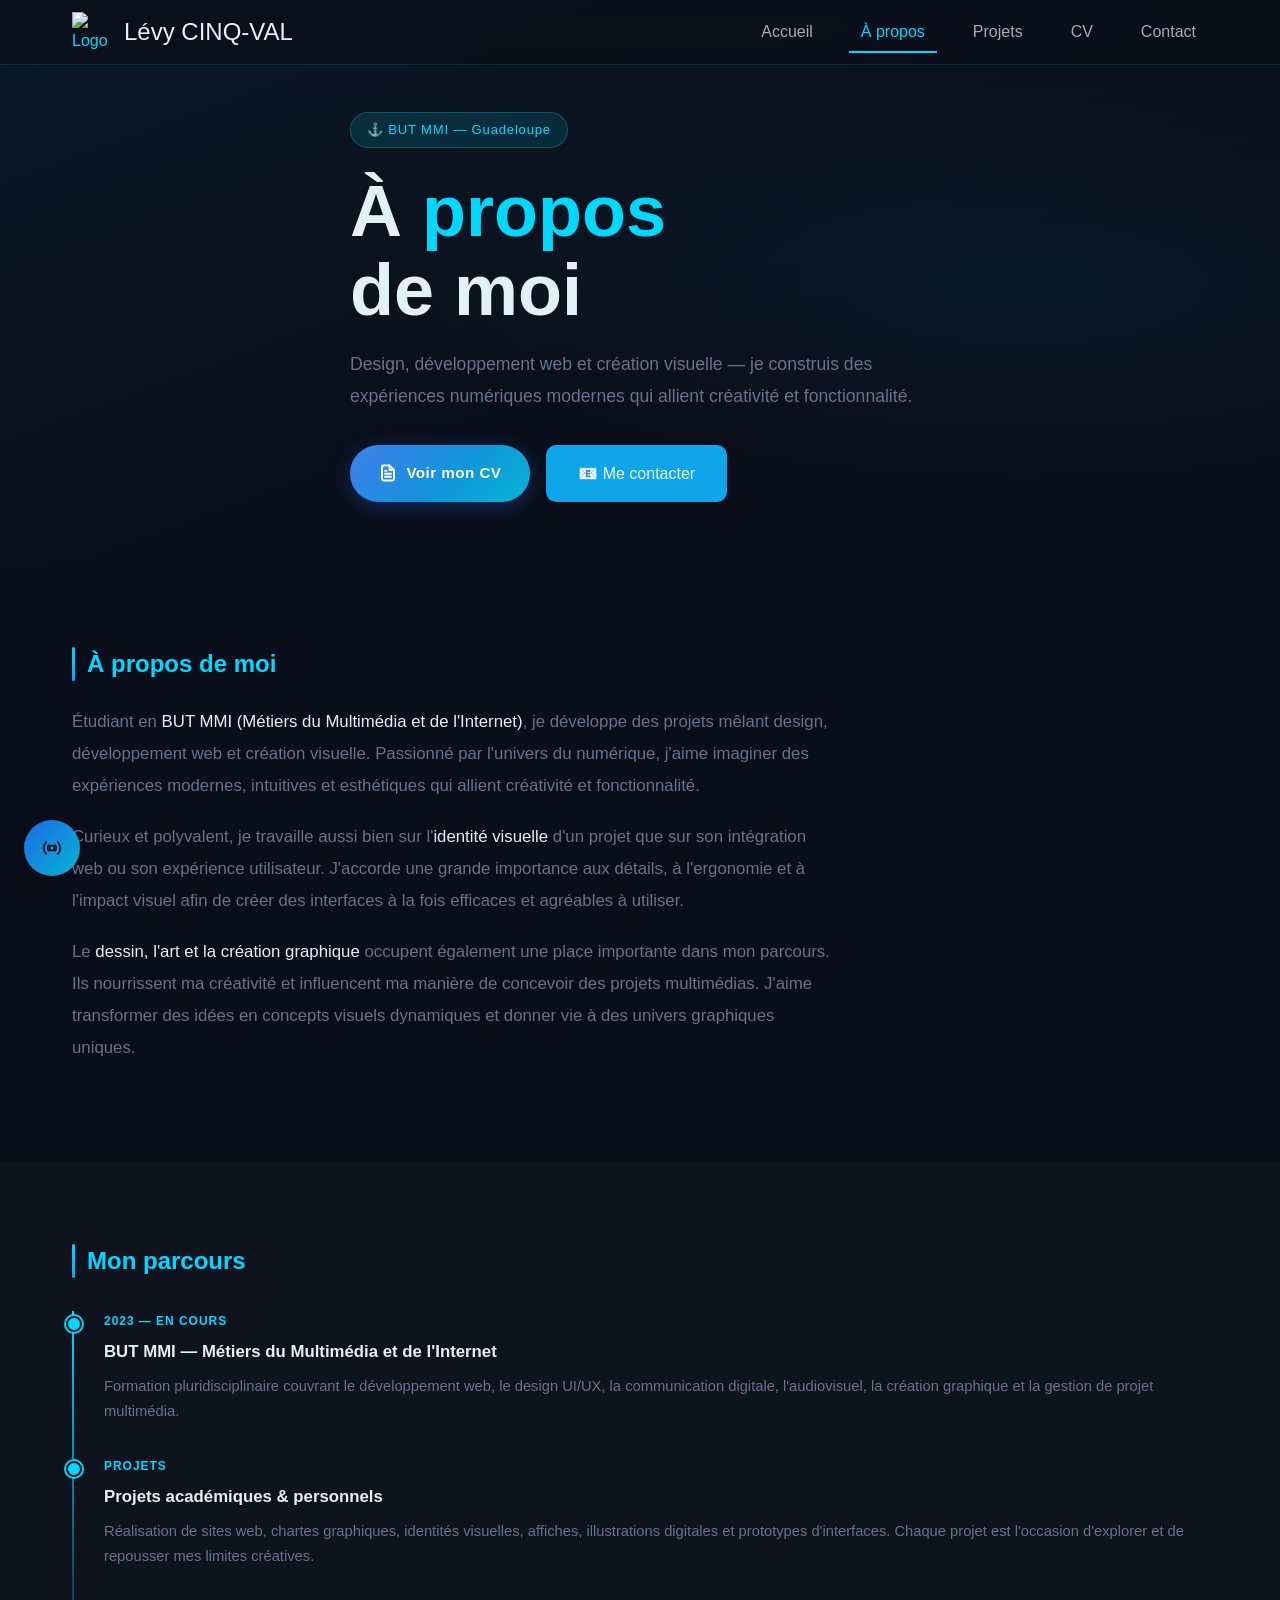
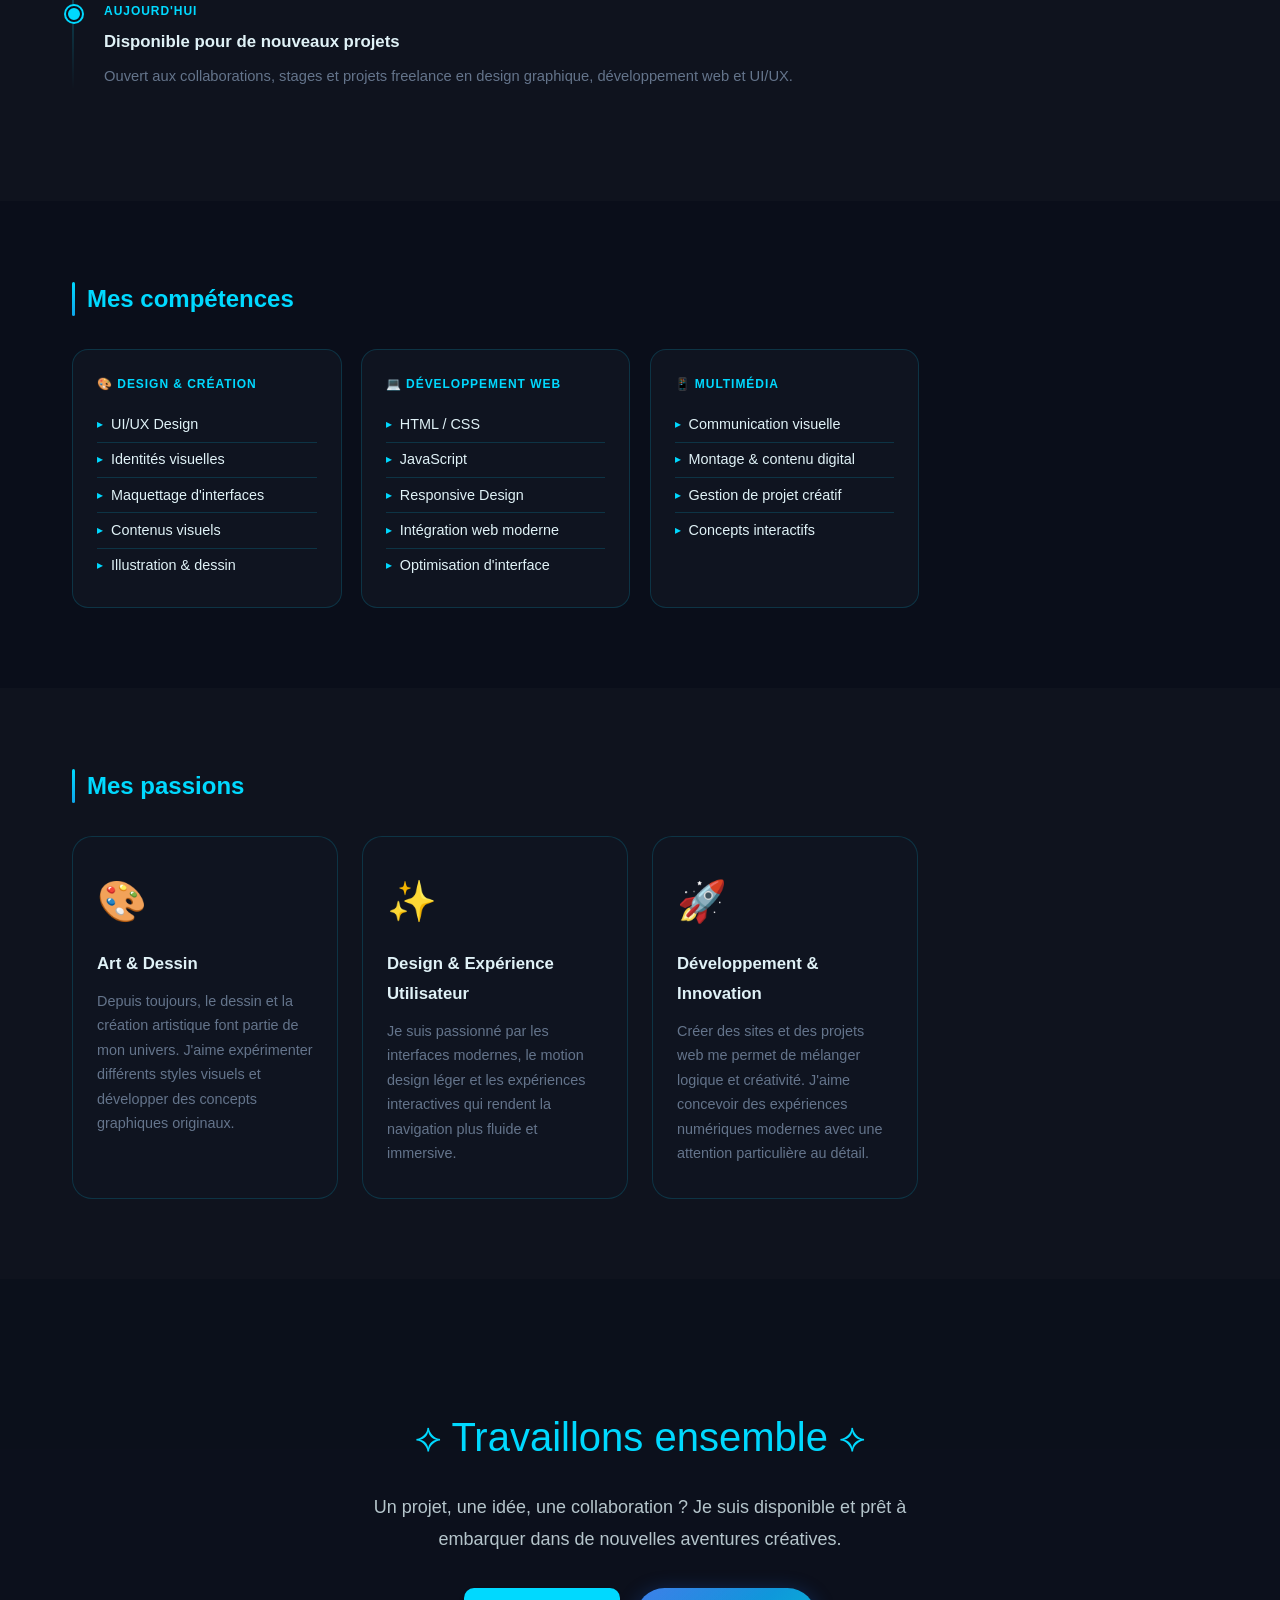
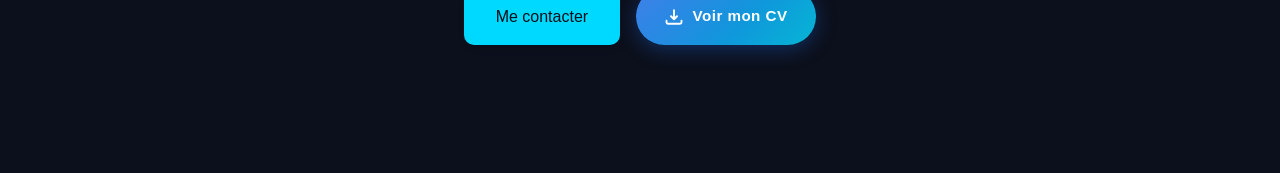
==== about.html @ b0cffb7e "Add files via upload" ====
<!DOCTYPE html>
<html lang="fr">
<head>
  <meta charset="UTF-8">
  <meta name="viewport" content="width=device-width, initial-scale=1.0">
  <title>À propos — LEVY CINQ-VAL</title>
  <meta name="description" content="À propos de Lévy CINQ-VAL — Étudiant BUT MMI, design graphique, développement web, UI/UX.">
  <link rel="stylesheet" href="style.css">
</head>
<body>

  <!-- Header -->
  <header id="header" class="header slide-down">
    <div class="container">
      <div class="header-content">
        <a href="index.html" class="logo-link">
          <img src="images/Logo.png" alt="Logo" class="logo">
          <span class="logo-text">Lévy CINQ-VAL</span>
        </a>
        <button class="nav-toggle" aria-label="Menu" aria-expanded="false">
          <span></span><span></span><span></span>
        </button>
        <nav class="nav">
          <a href="index.html"   class="nav-link">Accueil</a>
          <a href="about.html"   class="nav-link active">À propos</a>
          <a href="project.html" class="nav-link">Projets</a>
          <a href="resume.html"  class="nav-link">CV</a>
          <a href="contact.html" class="nav-link">Contact</a>
        </nav>
      </div>
    </div>
  </header>

  <!-- Hero -->
  <section class="about-hero">
    <div class="container">
      <div class="about-hero-content">
        <div class="about-hero-label fade-in">⚓ BUT MMI — Guadeloupe</div>
        <h1 class="fade-in-delay-1">À <span>propos</span><br>de moi</h1>
        <p class="fade-in-delay-2">
          Design, développement web et création visuelle — je construis des expériences numériques
          modernes qui allient créativité et fonctionnalité.
        </p>
        <!-- CTA CV -->
        <div class="fade-in-delay-3" style="margin-top:2rem; display:flex; gap:1rem; flex-wrap:wrap;">
          <a href="resume.html" class="btn-cv-cta">
            <svg viewBox="0 0 24 24" fill="none" stroke="currentColor" stroke-width="2.5" stroke-linecap="round" stroke-linejoin="round">
              <path d="M14 2H6a2 2 0 00-2 2v16a2 2 0 002 2h12a2 2 0 002-2V8z"/>
              <polyline points="14 2 14 8 20 8"/>
              <line x1="16" y1="13" x2="8" y2="13"/>
              <line x1="16" y1="17" x2="8" y2="17"/>
              <polyline points="10 9 9 9 8 9"/>
            </svg>
            Voir mon CV
          </a>
          <a href="contact.html" class="btn btn-secondary" style="display:inline-flex;align-items:center;gap:0.5rem;">
            📧 Me contacter
          </a>
        </div>
      </div>
    </div>
  </section>

  <!-- À propos de moi -->
  <section class="about-section">
    <div class="container">
      <h2 class="about-section-title reveal">À propos de moi</h2>
      <div class="about-text-block reveal" style="margin-top:1.5rem;">
        <p>
          Étudiant en <span class="hl">BUT MMI (Métiers du Multimédia et de l'Internet)</span>, je développe
          des projets mêlant design, développement web et création visuelle. Passionné par l'univers du numérique,
          j'aime imaginer des expériences modernes, intuitives et esthétiques qui allient créativité et fonctionnalité.
        </p>
        <p>
          Curieux et polyvalent, je travaille aussi bien sur l'<span class="hl">identité visuelle</span> d'un projet
          que sur son intégration web ou son expérience utilisateur. J'accorde une grande importance aux détails,
          à l'ergonomie et à l'impact visuel afin de créer des interfaces à la fois efficaces et agréables à utiliser.
        </p>
        <p>
          Le <span class="hl">dessin, l'art et la création graphique</span> occupent également une place importante
          dans mon parcours. Ils nourrissent ma créativité et influencent ma manière de concevoir des projets multimédias.
          J'aime transformer des idées en concepts visuels dynamiques et donner vie à des univers graphiques uniques.
        </p>
      </div>
    </div>
  </section>

  <!-- Mon parcours -->
  <section class="about-section-alt">
    <div class="container">
      <h2 class="about-section-title reveal">Mon parcours</h2>
      <div class="timeline reveal">
        <div class="timeline-item">
          <p class="timeline-year">2023 — En cours</p>
          <p class="timeline-title">BUT MMI — Métiers du Multimédia et de l'Internet</p>
          <p class="timeline-desc">
            Formation pluridisciplinaire couvrant le développement web, le design UI/UX, la communication digitale,
            l'audiovisuel, la création graphique et la gestion de projet multimédia.
          </p>
        </div>
        <div class="timeline-item">
          <p class="timeline-year">Projets</p>
          <p class="timeline-title">Projets académiques & personnels</p>
          <p class="timeline-desc">
            Réalisation de sites web, chartes graphiques, identités visuelles, affiches, illustrations digitales
            et prototypes d'interfaces. Chaque projet est l'occasion d'explorer et de repousser mes limites créatives.
          </p>
        </div>
        <div class="timeline-item">
          <p class="timeline-year">Aujourd'hui</p>
          <p class="timeline-title">Disponible pour de nouveaux projets</p>
          <p class="timeline-desc">
            Ouvert aux collaborations, stages et projets freelance en design graphique, développement web et UI/UX.
          </p>
        </div>
      </div>
    </div>
  </section>

  <!-- Mes compétences -->
  <section class="about-section">
    <div class="container">
      <h2 class="about-section-title reveal">Mes compétences</h2>
      <div class="skills-about-grid">

        <div class="skill-about-card reveal">
          <p class="skill-about-cat">🎨 Design & Création</p>
          <ul class="skill-about-list">
            <li>UI/UX Design</li>
            <li>Identités visuelles</li>
            <li>Maquettage d'interfaces</li>
            <li>Contenus visuels</li>
            <li>Illustration & dessin</li>
          </ul>
        </div>

        <div class="skill-about-card reveal">
          <p class="skill-about-cat">💻 Développement Web</p>
          <ul class="skill-about-list">
            <li>HTML / CSS</li>
            <li>JavaScript</li>
            <li>Responsive Design</li>
            <li>Intégration web moderne</li>
            <li>Optimisation d'interface</li>
          </ul>
        </div>

        <div class="skill-about-card reveal">
          <p class="skill-about-cat">📱 Multimédia</p>
          <ul class="skill-about-list">
            <li>Communication visuelle</li>
            <li>Montage & contenu digital</li>
            <li>Gestion de projet créatif</li>
            <li>Concepts interactifs</li>
          </ul>
        </div>

      </div>
    </div>
  </section>

  <!-- Mes passions -->
  <section class="about-section-alt">
    <div class="container">
      <h2 class="about-section-title reveal">Mes passions</h2>
      <div class="passions-grid">

        <div class="passion-card reveal">
          <div class="passion-icon">🎨</div>
          <p class="passion-title">Art & Dessin</p>
          <p class="passion-text">
            Depuis toujours, le dessin et la création artistique font partie de mon univers.
            J'aime expérimenter différents styles visuels et développer des concepts graphiques originaux.
          </p>
        </div>

        <div class="passion-card reveal">
          <div class="passion-icon">✨</div>
          <p class="passion-title">Design & Expérience Utilisateur</p>
          <p class="passion-text">
            Je suis passionné par les interfaces modernes, le motion design léger et les expériences
            interactives qui rendent la navigation plus fluide et immersive.
          </p>
        </div>

        <div class="passion-card reveal">
          <div class="passion-icon">🚀</div>
          <p class="passion-title">Développement & Innovation</p>
          <p class="passion-text">
            Créer des sites et des projets web me permet de mélanger logique et créativité.
            J'aime concevoir des expériences numériques modernes avec une attention particulière au détail.
          </p>
        </div>

      </div>
    </div>
  </section>

  <!-- CTA final -->
  <section class="section section-alt">
    <div class="container">
      <div class="cta-content scale-in" style="text-align:center;max-width:600px;margin:0 auto;padding:3rem 1rem;">
        <h2 class="cta-title">⟡ Travaillons ensemble ⟡</h2>
        <p class="cta-text" style="margin-bottom:2rem;">
          Un projet, une idée, une collaboration ? Je suis disponible et prêt à embarquer dans de nouvelles aventures créatives.
        </p>
        <div style="display:flex;gap:1rem;justify-content:center;flex-wrap:wrap;">
          <a href="contact.html" class="btn btn-primary">Me contacter</a>
          <a href="resume.html"  class="btn-cv-cta">
            <svg viewBox="0 0 24 24" fill="none" stroke="currentColor" stroke-width="2.5" stroke-linecap="round" stroke-linejoin="round">
              <path d="M12 15V3M12 15l-4-4M12 15l4-4"/><path d="M2 17v2a2 2 0 002 2h16a2 2 0 002-2v-2"/>
            </svg>
            Voir mon CV
          </a>
        </div>
      </div>
    </div>
  </section>

  <!-- Widget Accessibilité -->
  <div id="accessibility-widget" class="accessibility-widget">
    <button id="accessibility-toggle" class="accessibility-toggle" aria-label="Accessibilité" title="Options d'accessibilité">
      <svg viewBox="0 0 24 24" fill="none" stroke="currentColor" stroke-width="2" stroke-linecap="round" stroke-linejoin="round">
        <circle cx="12" cy="12" r="3"/><path d="M19.07 4.93a10 10 0 010 14.14M4.93 4.93a10 10 0 000 14.14"/>
        <path d="M15.54 8.46a5 5 0 010 7.07M8.46 8.46a5 5 0 000 7.07"/>
      </svg>
    </button>
    <div id="accessibility-panel" class="accessibility-panel hidden">
      <h3 class="panel-title">Accessibilité</h3>
      <button class="accessibility-option" onclick="toggleTheme()">
        <span>🌓 Thème</span><span id="theme-label">Sombre</span>
      </button>
      <button class="accessibility-option" onclick="cycleFontSize()">
        <span>🔤 Taille du texte</span><span id="font-size-label">Normal</span>
      </button>
      <button class="accessibility-option" onclick="toggleContrast()">
        <span>⚡ Contraste élevé</span><span id="contrast-label">Désactivé</span>
      </button>
      <button class="accessibility-option" onclick="toggleLanguage()">
        <span>🌍 Langue</span><span id="language-label">Français</span>
      </button>
    </div>
  </div>

  <!-- Bouton scroll to top -->
  <button id="scroll-top-btn" aria-label="Retour en haut">↑</button>

  <script src="script.js"></script>
</body>
</html>
---- style.css ----
/* Variables CSS - Thème "Mer énervée" */
:root {
    /* Couleurs Sombres (par défaut) */
    --background: #0a0e1a;
    --foreground: #e0f2f7;
    --card: #0f1420;
    --card-foreground: #e0f2f7;
    --primary: #00d9ff;
    --primary-foreground: #0a0e1a;
    --secondary: #1a2332;
    --secondary-foreground: #7dd3fc;
    --muted: #1e2940;
    --muted-foreground: #64748b;
    --accent: #0ea5e9;
    --accent-foreground: #f0f9ff;
    --border: rgba(6, 182, 212, 0.2);
    --input-background: #1a2332;

    /* Header */
    .header {
        position: fixed;
        top: 0;
        left: 0;
        right: 0;
        z-index: 1000;
        background-color: rgba(10, 14, 26, 0.8);
        backdrop-filter: blur(10px);
        border-bottom: 1px solid var(--border);
    }

    .header-content {
        display: flex;
        align-items: center;
        justify-content: space-between;
        height: 4rem;
    }

    .logo-link {
        display: flex;
        align-items: center;
        gap: 0.75rem;
        text-decoration: none;
    }

    .logo {
        height: 2.5rem;
        width: 2.5rem;
        object-fit: contain;
        transition: transform 0.6s ease;
    }

    .logo:hover {
        transform: rotate(360deg);
    }

    .logo-text {
        font-size: 1.5rem;
        color: var(--foreground);
        font-weight: 500;
    }

    .nav {
        display: flex;
        gap: 1.5rem;
    }

    .nav-link {
        position: relative;
        padding: 0.5rem 0.75rem;
        color: rgba(224, 242, 247, 0.7);
        font-size: 1rem;
        transition: color var(--transition-fast);
    }

    .nav-link:hover,
    .nav-link.active {
        color: var(--primary);
    }

    .nav-link.active::after {
        content: "";
        position: absolute;
        bottom: 0;
        left: 0;
        right: 0;
        height: 2px;
        background-color: var(--primary);
    }

    /* Hero */
    .hero {
        position: relative;
        min-height: 100vh;
        display: flex;
        align-items: center;
        justify-content: center;
        overflow: hidden;
    }

    .hero-background {
        position: absolute;
        inset: 0;
        background-image: url("images/mer_dechainee.jpg");
        background-size: cover;
        background-position: center 40%;
        background-repeat: no-repeat;
        background-attachment: local;
        opacity: 0;
        transform: scale(1.05);
        will-change: transform, opacity;
        transition: opacity 1.4s cubic-bezier(0.22, 1, 0.36, 1), transform 1.4s cubic-bezier(0.22, 1, 0.36, 1);
        filter: saturate(1.1) brightness(0.75);
    }

    .hero-background.loaded {
        opacity: 0.55;
        transform: scale(1);
    }

    /* Thème clair : image plus lumineuse */
    body.light-theme .hero-background {
        filter: saturate(0.9) brightness(0.85);
        opacity: 0.4;
    }

    body.light-theme .hero-background.loaded {
        opacity: 0.5;
    }

    .hero-overlay {
        position: absolute;
        inset: 0;
        background: linear-gradient(
            to bottom,
            rgba(10, 14, 26, 0.45) 0%,
            rgba(10, 14, 26, 0.35) 40%,
            rgba(10, 14, 26, 0.75) 80%,
            rgba(10, 14, 26, 1) 100%
        );
        pointer-events: none;
    }

    /* Overlay thème clair */
    body.light-theme .hero-overlay {
        background: linear-gradient(
            to bottom,
            rgba(245, 247, 250, 0.25) 0%,
            rgba(245, 247, 250, 0.15) 40%,
            rgba(245, 247, 250, 0.6) 80%,
            rgba(245, 247, 250, 1) 100%
        );
    }

    /* Grain subtil sur le hero pour le rendu filmique */
    .hero::after {
        content: '';
        position: absolute;
        inset: 0;
        background-image: url("data:image/svg+xml,%3Csvg viewBox='0 0 256 256' xmlns='http://www.w3.org/2000/svg'%3E%3Cfilter id='noise'%3E%3CfeTurbulence type='fractalNoise' baseFrequency='0.9' numOctaves='4' stitchTiles='stitch'/%3E%3C/filter%3E%3Crect width='100%25' height='100%25' filter='url(%23noise)' opacity='0.04'/%3E%3C/svg%3E");
        opacity: 0.06;
        pointer-events: none;
        z-index: 2;
    }

    .hero-content {
        position: relative;
        z-index: 10;
        text-align: center;
        padding: 2rem 1rem;
    }

    .badge {
        display: inline-block;
        padding: 0.5rem 1.5rem;
        background-color: rgba(0, 217, 255, 0.2);
        border: 1px solid rgba(0, 217, 255, 0.4);
        border-radius: 2rem;
        margin-bottom: 2rem;
    }

    .badge-text {
        color: var(--primary);
        font-size: 0.875rem;
    }

    .hero-title {
        font-size: 2.5rem;
        margin-bottom: 1.5rem;
        color: var(--foreground);
    }

    .hero-name {
        font-size: 3.5rem;
        margin-bottom: 2rem;
        color: var(--primary);
    }

    .hero-subtitle {
        font-size: 1.25rem;
        color: rgba(224, 242, 247, 0.8);
        margin-bottom: 3rem;
    }

    .hero-buttons {
        display: flex;
        gap: 1rem;
        justify-content: center;
        flex-wrap: wrap;
    }

    /* Responsive Hero */
    @media (min-width: 640px) {
        .hero-title {
            font-size: 3rem;
        }
        .hero-name {
            font-size: 4rem;
        }
    }

    @media (min-width: 1024px) {
        .hero-title {
            font-size: 4.5rem;
        }
        .hero-name {
            font-size: 5rem;
        }
        .hero-subtitle {
            font-size: 1.5rem;
        }
    }

    /* Sections */
    .section {
        padding: 5rem 1rem;
    }

    .section-alt {
        background-color: rgba(15, 20, 32, 0.3);
    }

    .section-header {
        text-align: center;
        margin-bottom: 3rem;
    }

    .section-title {
        font-size: 2.5rem;
        margin-bottom: 1rem;
        color: var(--primary);
    }

    .section-subtitle {
        font-size: 1.125rem;
        color: var(--muted-foreground);
    }

    /* About Grid */
    .about-grid {
        display: grid;
        grid-template-columns: 1fr;
        gap: 3rem;
        align-items: center;
    }

    @media (min-width: 1024px) {
        .about-grid {
            grid-template-columns: 1fr 1fr;
        }
    }

    .about-image-wrapper {
        display: flex;
        justify-content: center;
        position: relative;
    }

    .about-image-glow {
        position: absolute;
        inset: 0;
        background-color: rgba(0, 217, 255, 0.2);
        border-radius: 50%;
        filter: blur(4rem);
    }

    .about-image {
        position: relative;
        width: 16rem;
        height: 16rem;
        border-radius: 50%;
        object-fit: cover;
        border: 4px solid rgba(0, 217, 255, 0.3);
        box-shadow: 0 25px 50px rgba(0, 0, 0, 0.5);
    }

    @media (min-width: 640px) {
        .about-image {
            width: 20rem;
            height: 20rem;
        }
    }

    .about-content {
        display: flex;
        flex-direction: column;
        gap: 1.5rem;
    }

    .about-text {
        font-size: 1.125rem;
        color: rgba(224, 242, 247, 0.8);
        line-height: 1.8;
    }

    .highlight {
        color: var(--primary);
        font-weight: 500;
    }

    .badges {
        display: flex;
        gap: 1rem;
        flex-wrap: wrap;
    }

    .badge-item {
        padding: 0.5rem 1rem;
        background-color: rgba(0, 217, 255, 0.1);
        border: 1px solid rgba(0, 217, 255, 0.3);
        border-radius: var(--radius);
        color: var(--primary);
    }

    /* Skills Grid */
    .skills-grid {
        display: grid;
        grid-template-columns: 1fr;
        gap: 2rem;
    }

    @media (min-width: 768px) {
        .skills-grid {
            grid-template-columns: repeat(3, 1fr);
        }
    }

    .skill-card {
        background-color: var(--card);
        border: 1px solid var(--border);
        border-radius: var(--radius);
        padding: 2rem;
        box-shadow: 0 4px 6px rgba(0, 0, 0, 0.1);
    }

    .skill-icon {
        font-size: 2rem;
        margin-bottom: 1rem;
        display: inline-block;
        padding: 0.75rem;
        background-color: rgba(0, 217, 255, 0.1);
        border-radius: var(--radius);
    }

    .skill-title {
        font-size: 1.25rem;
        margin-bottom: 0.75rem;
        color: var(--foreground);
    }

    .skill-description {
        color: var(--muted-foreground);
    }

    /* CTA Section */
    .cta-content {
        text-align: center;
        max-width: 48rem;
        margin: 0 auto;
    }

    .cta-title {
        font-size: 2.5rem;
        margin-bottom: 1.5rem;
        color: var(--primary);
    }

    .cta-text {
        font-size: 1.125rem;
        color: rgba(224, 242, 247, 0.8);
        margin-bottom: 3rem;
        line-height: 1.8;
    }

    .btn-large {
        font-size: 1.125rem;
        padding: 1rem 2rem;
        margin-bottom: 3rem;
    }

    .social-links {
        margin-top: 3rem;
    }

    .social-title {
        color: rgba(224, 242, 247, 0.7);
        margin-bottom: 1.5rem;
        font-size: 1.125rem;
    }

    .social-buttons {
        display: flex;
        gap: 1rem;
        justify-content: center;
        flex-wrap: wrap;
    }

    .social-btn {
        display: flex;
        align-items: center;
        gap: 0.5rem;
        padding: 0.75rem 1.5rem;
        background-color: var(--card);
        border: 2px solid var(--primary);
        color: var(--primary);
        border-radius: var(--radius);
        box-shadow: 0 4px 6px rgba(0, 0, 0, 0.1);
        transition: all var(--transition-normal);
    }

    .social-btn:hover {
        transform: translateY(-5px) scale(1.1);
        box-shadow: 0 10px 20px rgba(0, 217, 255, 0.3);
    }

    /* Boutons Variantes */
    .btn-primary {
        background-color: var(--primary);
        color: var(--primary-foreground);
    }

    .btn-secondary {
        background-color: var(--accent);
        color: var(--accent-foreground);
    }

    /* Widget d'Accessibilité */
    .accessibility-widget {
        position: fixed;
        bottom: 1.5rem;
        right: 1.5rem;
        z-index: 1000;
    }

    .accessibility-toggle {
        width: 3.5rem;
        height: 3.5rem;
        border-radius: 50%;
        background-color: var(--primary);
        color: var(--primary-foreground);
        border: none;
        font-size: 1.5rem;
        cursor: pointer;
        box-shadow: 0 4px 6px rgba(0, 0, 0, 0.1);
        transition: all var(--transition-normal);
    }

    .accessibility-toggle:hover {
        transform: scale(1.1);
        box-shadow: 0 6px 12px rgba(0, 217, 255, 0.5);
    }

    .accessibility-panel {
        position: absolute;
        bottom: 4rem;
        right: 0;
        min-width: 280px;
        background-color: var(--card);
        border: 1px solid var(--border);
        border-radius: var(--radius);
        box-shadow: 0 10px 30px rgba(0, 0, 0, 0.3);
        padding: 1rem;
        opacity: 1;
        transform: scale(1);
        transition: all var(--transition-normal);
    }

    .accessibility-panel.hidden {
        opacity: 0;
        transform: scale(0.8) translateY(20px);
        pointer-events: none;
    }

    .panel-title {
        font-size: 1.125rem;
        margin-bottom: 1rem;
        color: var(--foreground);
    }

    .accessibility-option {
        width: 100%;
        display: flex;
        align-items: center;
        justify-content: space-between;
        padding: 0.75rem 1rem;
        background-color: rgba(15, 20, 32, 0.5);
        color: var(--foreground);
        border: none;
        border-radius: var(--radius);
        margin-bottom: 0.75rem;
        cursor: pointer;
        transition: background-color var(--transition-fast);
    }

    .accessibility-option:hover {
        background-color: rgba(0, 217, 255, 0.1);
    }

    .accessibility-option span:last-child {
        font-size: 0.875rem;
        color: var(--muted-foreground);
    }

    /* Utilitaires */
    .hidden {
        display: none;
    }
   /* ── Page Contact ── */

    .contact-hero {
      padding: 10rem 1rem 5rem;
      text-align: center;
      position: relative;
      overflow: hidden;
    }

    .contact-hero::before {
      content: '';
      position: absolute;
      inset: 0;
      background: radial-gradient(ellipse at 50% 0%, rgba(0,217,255,.15) 0%, transparent 65%);
      pointer-events: none;
    }

    .contact-hero-label {
      display: inline-block;
      padding: 0.4rem 1.25rem;
      background-color: rgba(0,217,255,.15);
      border: 1px solid rgba(0,217,255,.35);
      border-radius: 2rem;
      color: var(--primary);
      font-size: .8rem;
      letter-spacing: .12em;
      text-transform: uppercase;
      margin-bottom: 2rem;
    }

    .contact-hero h1 {
      font-size: clamp(2.5rem, 7vw, 5rem);
      font-weight: 600;
      color: var(--foreground);
      margin-bottom: 1rem;
      line-height: 1.15;
    }

    .contact-hero h1 span {
      color: var(--primary);
    }

    .contact-hero p {
      font-size: 1.125rem;
      color: var(--muted-foreground);
      max-width: 36rem;
      margin: 0 auto;
      line-height: 1.8;
    }

    /* ── Grid layout ── */
    .contact-section {
      padding: 5rem 1rem 7rem;
    }

    .contact-grid {
      display: grid;
      grid-template-columns: 1fr;
      gap: 3rem;
      max-width: 1100px;
      margin: 0 auto;
    }

    @media (min-width: 1024px) {
      .contact-grid {
        grid-template-columns: 1fr 1.5fr;
      }
    }

    /* ── Info column ── */
    .contact-info {
      display: flex;
      flex-direction: column;
      gap: 2rem;
    }

    .info-card {
      background-color: var(--card);
      border: 1px solid var(--border);
      border-radius: var(--radius);
      padding: 1.75rem;
      transition: all var(--transition-normal);
      display: flex;
      align-items: flex-start;
      gap: 1.25rem;
    }

    .info-card:hover {
      border-color: rgba(0,217,255,.45);
      box-shadow: 0 8px 30px rgba(0,217,255,.12);
      transform: translateY(-3px);
    }

    .info-icon {
      font-size: 1.5rem;
      padding: 0.7rem;
      background-color: rgba(0,217,255,.1);
      border-radius: var(--radius);
      flex-shrink: 0;
      line-height: 1;
    }

    .info-content h3 {
      font-size: 1rem;
      font-weight: 600;
      color: var(--foreground);
      margin-bottom: 0.35rem;
    }

    .info-content p,
    .info-content a {
      font-size: .95rem;
      color: var(--muted-foreground);
      text-decoration: none;
      transition: color var(--transition-fast);
    }

    .info-content a:hover {
      color: var(--primary);
    }

    .social-row {
      display: flex;
      gap: 1rem;
      margin-top: 0.5rem;
    }

    .social-chip {
      display: flex;
      align-items: center;
      gap: .5rem;
      padding: .55rem 1.1rem;
      background-color: var(--card);
      border: 1px solid var(--border);
      border-radius: 2rem;
      color: var(--foreground);
      font-size: .875rem;
      text-decoration: none;
      transition: all var(--transition-normal);
    }

    .social-chip:hover {
      border-color: var(--primary);
      color: var(--primary);
      box-shadow: 0 4px 15px rgba(0,217,255,.2);
      transform: translateY(-2px);
    }

    /* ── Disponibilité ── */
    .availability-badge {
      display: flex;
      align-items: center;
      gap: .75rem;
      padding: 1.25rem 1.5rem;
      background: linear-gradient(135deg, rgba(0,217,255,.08), rgba(14,165,233,.06));
      border: 1px solid rgba(0,217,255,.25);
      border-radius: var(--radius);
    }

    .dot-live {
      width: 10px;
      height: 10px;
      border-radius: 50%;
      background-color: #22c55e;
      flex-shrink: 0;
      box-shadow: 0 0 0 0 rgba(34,197,94,.7);
      animation: ping 1.5s cubic-bezier(0,0,.2,1) infinite;
    }

    @keyframes ping {
      0%   { box-shadow: 0 0 0 0 rgba(34,197,94,.7); }
      70%  { box-shadow: 0 0 0 8px rgba(34,197,94,0); }
      100% { box-shadow: 0 0 0 0 rgba(34,197,94,0); }
    }

    .availability-badge p {
      font-size: .9rem;
      color: var(--foreground);
      line-height: 1.4;
    }

    .availability-badge p span {
      display: block;
      color: var(--muted-foreground);
      font-size: .8rem;
      margin-top: .1rem;
    }

    /* ── Form column ── */
    .contact-form-wrapper {
      background-color: var(--card);
      border: 1px solid var(--border);
      border-radius: var(--radius);
      padding: 2.5rem;
      position: relative;
      overflow: hidden;
    }

    .contact-form-wrapper::before {
      content: '';
      position: absolute;
      top: -60px;
      right: -60px;
      width: 200px;
      height: 200px;
      background: radial-gradient(circle, rgba(0,217,255,.1) 0%, transparent 70%);
      pointer-events: none;
    }

    .form-title {
      font-size: 1.5rem;
      font-weight: 600;
      color: var(--foreground);
      margin-bottom: .5rem;
    }

    .form-subtitle {
      font-size: .9rem;
      color: var(--muted-foreground);
      margin-bottom: 2rem;
    }

    .form-group {
      margin-bottom: 1.5rem;
    }

    .form-row {
      display: grid;
      grid-template-columns: 1fr 1fr;
      gap: 1.25rem;
    }

    @media (max-width: 600px) {
      .form-row { grid-template-columns: 1fr; }
    }

    label {
      display: block;
      font-size: .85rem;
      font-weight: 500;
      color: var(--foreground);
      margin-bottom: .5rem;
      letter-spacing: .03em;
    }

    label .required {
      color: var(--primary);
      margin-left: .2rem;
    }

    input, textarea, select {
      width: 100%;
      padding: .8rem 1rem;
      background-color: var(--input-background);
      color: var(--foreground);
      border: 1px solid var(--border);
      border-radius: var(--radius);
      font-size: 1rem;
      font-family: inherit;
      transition: border-color var(--transition-fast), box-shadow var(--transition-fast);
      resize: none;
    }

    input:focus, textarea:focus, select:focus {
      outline: none;
      border-color: var(--primary);
      box-shadow: 0 0 0 3px rgba(0,217,255,.12);
    }

    input::placeholder, textarea::placeholder {
      color: var(--muted-foreground);
      opacity: .6;
    }

    select {
      appearance: none;
      background-image: url("data:image/svg+xml,%3Csvg xmlns='http://www.w3.org/2000/svg' width='12' height='12' viewBox='0 0 12 12'%3E%3Cpath fill='%2300d9ff' d='M6 8L1 3h10z'/%3E%3C/svg%3E");
      background-repeat: no-repeat;
      background-position: right 1rem center;
      cursor: pointer;
    }

    select option {
      background-color: #0f1420;
      color: var(--foreground);
    }

    textarea {
      min-height: 140px;
    }

    .submit-btn {
      width: 100%;
      padding: 1rem 2rem;
      background: linear-gradient(135deg, var(--primary), var(--accent));
      color: var(--primary-foreground);
      border: none;
      border-radius: var(--radius);
      font-size: 1rem;
      font-weight: 600;
      cursor: pointer;
      transition: all var(--transition-normal);
      position: relative;
      overflow: hidden;
      letter-spacing: .04em;
    }

    .submit-btn::before {
      content: '';
      position: absolute;
      inset: 0;
      background: linear-gradient(135deg, rgba(255,255,255,.15), transparent);
      opacity: 0;
      transition: opacity var(--transition-fast);
    }

    .submit-btn:hover {
      transform: translateY(-2px);
      box-shadow: 0 10px 30px rgba(0,217,255,.35);
    }

    .submit-btn:hover::before { opacity: 1; }
    .submit-btn:active { transform: scale(.98); }

    /* Success / error toast */
    .form-toast {
      display: none;
      align-items: center;
      gap: .75rem;
      padding: 1rem 1.25rem;
      border-radius: var(--radius);
      margin-top: 1rem;
      font-size: .9rem;
      animation: fadeIn .4s ease-out forwards;
    }

    .form-toast.success {
      display: flex;
      background-color: rgba(34,197,94,.1);
      border: 1px solid rgba(34,197,94,.35);
      color: #22c55e;
    }

    .form-toast.error {
      display: flex;
      background-color: rgba(239,68,68,.1);
      border: 1px solid rgba(239,68,68,.35);
      color: #ef4444;
    }

    /* ── Wave décoration ── */
    .wave-divider {
      width: 100%;
      overflow: hidden;
      line-height: 0;
    }

    .wave-divider svg {
      display: block;
      width: 100%;
      height: 60px;
    }
  /* ── Page Projets ── */

    .projects-hero {
      padding: 10rem 1rem 5rem;
      text-align: center;
      position: relative;
      overflow: hidden;
    }

    .projects-hero::before {
      content: '';
      position: absolute;
      inset: 0;
      background: radial-gradient(ellipse at 50% -10%, rgba(0,217,255,.14) 0%, transparent 60%);
      pointer-events: none;
    }

    .projects-hero-label {
      display: inline-block;
      padding: .4rem 1.25rem;
      background-color: rgba(0,217,255,.15);
      border: 1px solid rgba(0,217,255,.35);
      border-radius: 2rem;
      color: var(--primary);
      font-size: .8rem;
      letter-spacing: .12em;
      text-transform: uppercase;
      margin-bottom: 2rem;
    }

    .projects-hero h1 {
      font-size: clamp(2.5rem, 7vw, 5rem);
      font-weight: 600;
      color: var(--foreground);
      margin-bottom: 1rem;
      line-height: 1.15;
    }

    .projects-hero h1 span { color: var(--primary); }

    .projects-hero p {
      font-size: 1.125rem;
      color: var(--muted-foreground);
      max-width: 38rem;
      margin: 0 auto;
      line-height: 1.8;
    }

    /* ── Filtres ── */
    .filters-section {
      padding: 0 1rem 3rem;
    }

    .filters-wrapper {
      display: flex;
      justify-content: center;
      flex-wrap: wrap;
      gap: .75rem;
      max-width: 800px;
      margin: 0 auto;
    }

    .filter-btn {
      padding: .5rem 1.4rem;
      background-color: var(--card);
      border: 1px solid var(--border);
      border-radius: 2rem;
      color: var(--muted-foreground);
      font-size: .875rem;
      cursor: pointer;
      transition: all var(--transition-normal);
      font-family: inherit;
    }

    .filter-btn:hover,
    .filter-btn.active {
      background-color: rgba(0,217,255,.12);
      border-color: var(--primary);
      color: var(--primary);
      box-shadow: 0 4px 15px rgba(0,217,255,.15);
      transform: translateY(-1px);
    }

    .filter-btn:active { transform: scale(.97); }

    /* ── Grille projets ── */
    .projects-section {
      padding: 0 1rem 7rem;
    }

    .projects-count {
      text-align: center;
      font-size: .875rem;
      color: var(--muted-foreground);
      margin-bottom: 2.5rem;
    }

    .projects-count span { color: var(--primary); font-weight: 600; }

    .projects-grid {
      display: grid;
      grid-template-columns: 1fr;
      gap: 2rem;
      max-width: 1200px;
      margin: 0 auto;
    }

    @media (min-width: 640px) {
      .projects-grid { grid-template-columns: repeat(2, 1fr); }
    }

    @media (min-width: 1024px) {
      .projects-grid { grid-template-columns: repeat(3, 1fr); }
    }

    /* ── Carte projet ── */
    .project-card {
      background-color: var(--card);
      border: 1px solid var(--border);
      border-radius: var(--radius);
      overflow: hidden;
      transition: all var(--transition-normal);
      cursor: pointer;
      position: relative;
    }

    .project-card:hover {
      border-color: rgba(0,217,255,.4);
      box-shadow: 0 15px 40px rgba(0,217,255,.15);
      transform: translateY(-6px);
    }

    /* Carte featured (1ère) — occupe 2 colonnes */
    .project-card.featured {
      grid-column: span 1;
    }

    @media (min-width: 640px) {
      .project-card.featured { grid-column: span 2; }
    }

    @media (min-width: 1024px) {
      .project-card.featured { grid-column: span 2; }
    }

    .project-thumbnail {
      position: relative;
      width: 100%;
      aspect-ratio: 16/9;
      background: linear-gradient(135deg, var(--secondary) 0%, var(--muted) 100%);
      overflow: hidden;
    }

    .project-card.featured .project-thumbnail {
      aspect-ratio: 21/9;
    }

    .project-thumbnail-inner {
      position: absolute;
      inset: 0;
      display: flex;
      align-items: center;
      justify-content: center;
      font-size: 3.5rem;
      opacity: .6;
      transition: all var(--transition-normal);
    }

    .project-card:hover .project-thumbnail-inner {
      opacity: .9;
      transform: scale(1.08);
    }

    /* Couleurs de fond thématiques */
    .project-thumbnail.color-1 { background: linear-gradient(135deg, #0d1f2d 0%, #1a3a4a 100%); }
    .project-thumbnail.color-2 { background: linear-gradient(135deg, #10172a 0%, #1c2e4a 100%); }
    .project-thumbnail.color-3 { background: linear-gradient(135deg, #0a1628 0%, #162236 100%); }
    .project-thumbnail.color-4 { background: linear-gradient(135deg, #13212e 0%, #1e3545 100%); }
    .project-thumbnail.color-5 { background: linear-gradient(135deg, #0f1c2a 0%, #1b3040 100%); }
    .project-thumbnail.color-6 { background: linear-gradient(135deg, #0c1a28 0%, #192d3d 100%); }

    /* Overlay hover */
    .project-thumbnail-overlay {
      position: absolute;
      inset: 0;
      background: rgba(0,217,255,.08);
      opacity: 0;
      transition: opacity var(--transition-normal);
      display: flex;
      align-items: center;
      justify-content: center;
    }

    .project-card:hover .project-thumbnail-overlay { opacity: 1; }

    .overlay-btn {
      padding: .7rem 1.6rem;
      background-color: var(--primary);
      color: var(--primary-foreground);
      border-radius: var(--radius);
      font-size: .875rem;
      font-weight: 600;
      transform: translateY(10px);
      transition: transform var(--transition-normal);
    }

    .project-card:hover .overlay-btn { transform: translateY(0); }

    /* Badge featured */
    .badge-featured {
      position: absolute;
      top: 1rem;
      left: 1rem;
      padding: .3rem .9rem;
      background: linear-gradient(135deg, var(--primary), var(--accent));
      color: var(--primary-foreground);
      border-radius: 2rem;
      font-size: .7rem;
      font-weight: 700;
      letter-spacing: .08em;
      text-transform: uppercase;
    }

    /* Contenu carte */
    .project-body {
      padding: 1.5rem;
    }

    .project-tags {
      display: flex;
      flex-wrap: wrap;
      gap: .5rem;
      margin-bottom: 1rem;
    }

    .project-tag {
      padding: .25rem .75rem;
      background-color: rgba(0,217,255,.08);
      border: 1px solid rgba(0,217,255,.2);
      border-radius: 2rem;
      font-size: .72rem;
      color: var(--primary);
      letter-spacing: .05em;
      text-transform: uppercase;
    }

    .project-title {
      font-size: 1.2rem;
      font-weight: 600;
      color: var(--foreground);
      margin-bottom: .5rem;
      line-height: 1.3;
    }

    .project-description {
      font-size: .9rem;
      color: var(--muted-foreground);
      line-height: 1.7;
      margin-bottom: 1.25rem;
    }

    .project-footer {
      display: flex;
      align-items: center;
      justify-content: space-between;
    }

    .project-year {
      font-size: .8rem;
      color: var(--muted-foreground);
    }

    .project-link {
      display: flex;
      align-items: center;
      gap: .4rem;
      font-size: .875rem;
      color: var(--primary);
      font-weight: 500;
      transition: gap var(--transition-fast);
      text-decoration: none;
    }

    .project-link:hover { gap: .7rem; color: var(--primary); }

    /* ── Filtre hidden ── */
    .project-card[data-hidden="true"] {
      display: none;
    }

    /* ── CTA bas de page ── */
    .projects-cta {
      padding: 5rem 1rem;
      background-color: rgba(15,20,32,.3);
    }

    .cta-inner {
      text-align: center;
      max-width: 42rem;
      margin: 0 auto;
    }

    .cta-inner h2 {
      font-size: 2rem;
      font-weight: 600;
      color: var(--primary);
      margin-bottom: 1rem;
    }

    .cta-inner p {
      color: rgba(224,242,247,.75);
      font-size: 1.05rem;
      margin-bottom: 2rem;
      line-height: 1.8;
    }

    /* Tailles */
    --font-size: 16px;
    --radius: 0.625rem;

    /* Transitions */
    --transition-fast: 0.2s ease;
    --transition-normal: 0.4s ease;
    --transition-slow: 0.6s ease;
}

/* Thème Clair */
/* ══ THÈME CLAIR : propre, bleu moderne, lisible ══ */
body.light-theme {
    --background: #f0f6ff;
    --foreground: #0f1e3d;
    --card: #ffffff;
    --card-foreground: #0f1e3d;
    --primary: #1d6ae5;
    --primary-foreground: #ffffff;
    --secondary: #dbeafe;
    --secondary-foreground: #1e3a5f;
    --muted: #e8f1fc;
    --muted-foreground: #4a6388;
    --accent: #0891b2;
    --accent-foreground: #ffffff;
    --border: rgba(29,106,229,0.18);
    --input-background: #ffffff;
}

/* Composants clé en mode clair */
body.light-theme .header {
    background-color: rgba(240, 246, 255, 0.92) !important;
    border-bottom: 1px solid rgba(29,106,229,0.15);
}

body.light-theme .logo-text,
body.light-theme .hero-title { color: #0f1e3d; }
body.light-theme .hero-name  { color: #1d6ae5; }
body.light-theme .hero-subtitle { color: rgba(15,30,61,0.75); }
body.light-theme .badge { background: rgba(29,106,229,0.1); border-color: rgba(29,106,229,0.3); }
body.light-theme .badge-text { color: #1d6ae5; }

body.light-theme .nav-link { color: rgba(15,30,61,0.7); }
body.light-theme .nav-link:hover,
body.light-theme .nav-link.active { color: #1d6ae5; }

body.light-theme .section { background: #f0f6ff; }
body.light-theme .section-alt { background: #e8f1fc; }
body.light-theme .section-title { color: #1d6ae5; }
body.light-theme .section-subtitle { color: #4a6388; }

body.light-theme .skill-card,
body.light-theme .card {
    background: #ffffff;
    border-color: rgba(29,106,229,0.15);
    box-shadow: 0 4px 20px rgba(29,106,229,0.07);
}
body.light-theme .skill-card:hover,
body.light-theme .card:hover {
    box-shadow: 0 10px 40px rgba(29,106,229,0.18);
    border-color: rgba(29,106,229,0.4);
}
body.light-theme .skill-title,
body.light-theme .skill-description { color: #0f1e3d; }

body.light-theme .btn-primary,
body.light-theme .btn.btn-primary {
    background: linear-gradient(135deg,#1d6ae5,#0891b2);
    color: #fff;
    border: none;
    box-shadow: 0 4px 20px rgba(29,106,229,0.3);
}
body.light-theme .btn-primary:hover { box-shadow: 0 8px 30px rgba(29,106,229,0.45); }

body.light-theme .btn-secondary,
body.light-theme .btn.btn-secondary {
    background: #ffffff;
    color: #1d6ae5;
    border: 2px solid #1d6ae5;
}
body.light-theme .btn-secondary:hover {
    background: #1d6ae5;
    color: #fff;
}

body.light-theme .cta-content { color: #0f1e3d; }
body.light-theme .cta-title   { color: #1d6ae5; }
body.light-theme .cta-text    { color: #4a6388; }

body.light-theme .about-text  { color: #1e3a5f; }
body.light-theme .about-text .highlight { color: #1d6ae5; }
body.light-theme .badge-item  { background: rgba(29,106,229,0.1); color: #1d6ae5; border-color: rgba(29,106,229,0.2); }

body.light-theme input,
body.light-theme textarea,
body.light-theme select {
    background: #ffffff;
    border-color: rgba(29,106,229,0.25);
    color: #0f1e3d;
}
body.light-theme input::placeholder,
body.light-theme textarea::placeholder { color: #9ab0d0; }
body.light-theme input:focus,
body.light-theme textarea:focus,
body.light-theme select:focus { border-color: #1d6ae5; box-shadow: 0 0 0 3px rgba(29,106,229,0.12); }

body.light-theme .social-btn,
body.light-theme .social-chip {
    background: #dbeafe;
    color: #1d6ae5;
    border-color: rgba(29,106,229,0.25);
}
body.light-theme .social-btn:hover,
body.light-theme .social-chip:hover {
    background: #1d6ae5;
    color: #fff;
    border-color: #1d6ae5;
}

/* Contact page light */
body.light-theme .contact-hero { background: linear-gradient(160deg,#e8f1fc 0%,#f0f6ff 100%); }
body.light-theme .contact-hero h1 { color: #0f1e3d; }
body.light-theme .contact-hero h1 span { color: #1d6ae5; }
body.light-theme .contact-hero p { color: #4a6388; }
body.light-theme .info-card { background: #ffffff; border-color: rgba(29,106,229,0.15); }
body.light-theme .info-card h3 { color: #0f1e3d; }
body.light-theme .info-card p,
body.light-theme .info-card a { color: #4a6388; }
body.light-theme .info-card a:hover { color: #1d6ae5; }
body.light-theme .availability-badge { background: rgba(29,106,229,0.08); border-color: rgba(29,106,229,0.2); }
body.light-theme .availability-badge p { color: #1e3a5f; }

body.light-theme .contact-form-wrapper { background: #ffffff; border-color: rgba(29,106,229,0.15); box-shadow: 0 8px 40px rgba(29,106,229,0.1); }
body.light-theme .form-title  { color: #0f1e3d; }
body.light-theme .form-subtitle { color: #4a6388; }
body.light-theme label        { color: #1e3a5f; }
body.light-theme .submit-btn  { background: linear-gradient(135deg,#1d6ae5,#0891b2); color: #fff; }
body.light-theme .submit-btn:hover { box-shadow: 0 8px 30px rgba(29,106,229,0.4); }

/* Projects light */
body.light-theme .project-card { background: #ffffff; border-color: rgba(29,106,229,0.12); }
body.light-theme .project-card:hover { border-color: rgba(29,106,229,0.4); box-shadow: 0 16px 48px rgba(29,106,229,0.15); }
body.light-theme .project-title { color: #0f1e3d; }
body.light-theme .project-desc  { color: #4a6388; }
body.light-theme .project-tag   { background: #dbeafe; color: #1d6ae5; }
body.light-theme .filter-btn    { color: #4a6388; border-color: rgba(29,106,229,0.2); }
body.light-theme .filter-btn:hover { color: #1d6ae5; border-color: #1d6ae5; }
body.light-theme .filter-btn.active { background: #1d6ae5; color: #fff; border-color: #1d6ae5; }

/* Footer & social */
body.light-theme .social-title { color: #4a6388; }
}

/* Contraste Élevé */
body.high-contrast {
    --background: #000000;
    --foreground: #ffffff;
    --card: #000000;
    --card-foreground: #ffffff;
    --primary: #ffd966;
    --primary-foreground: #000000;
    --secondary: #ffffff;
    --secondary-foreground: #000000;
    --muted: #333333;
    --muted-foreground: #ffffff;
    --accent: #ffd966;
    --accent-foreground: #000000;
    --border: #ffffff;
    --input-background: #000000;
}

/* Tailles de police ajustables */
body.font-large {
    --font-size: 18px;
}

body.font-extra-large {
    --font-size: 20px;
}

/* Reset et Base */
* {
    margin: 0;
    padding: 0;
    box-sizing: border-box;
}

html {
    font-size: var(--font-size);
    scroll-behavior: smooth;
}

body {
    background-color: var(--background);
    color: var(--foreground);
    font-family: -apple-system, BlinkMacSystemFont, "Segoe UI", "Roboto", "Oxygen", "Ubuntu", "Cantarell", "Fira Sans",
        "Droid Sans", "Helvetica Neue", sans-serif;
    line-height: 1.6;
    min-height: 100vh;
    overflow-x: hidden;
}

/* Typographie */
h1 {
    font-size: 2rem;
    font-weight: 500;
    line-height: 1.5;
}

h2 {
    font-size: 1.5rem;
    font-weight: 500;
    line-height: 1.5;
}

h3 {
    font-size: 1.25rem;
    font-weight: 500;
    line-height: 1.5;
}

h4 {
    font-size: 1rem;
    font-weight: 500;
    line-height: 1.5;
}

p {
    line-height: 1.8;
}

/* Liens */
a {
    color: var(--primary);
    text-decoration: none;
    transition: color var(--transition-fast);
}

a:hover {
    color: var(--accent);
}

/* Boutons */
button,
.btn {
    padding: 1rem 2rem;
    background-color: var(--primary);
    color: var(--primary-foreground);
    border: none;
    border-radius: var(--radius);
    font-weight: 500;
    cursor: pointer;
    transition: all var(--transition-normal);
    box-shadow: 0 4px 6px rgba(0, 0, 0, 0.1);
}

button:hover,
.btn:hover {
    transform: scale(1.05);
    box-shadow: 0 10px 20px rgba(0, 217, 255, 0.3);
}

button:active,
.btn:active {
    transform: scale(0.95);
}

/* Cartes */
.card {
    background-color: var(--card);
    color: var(--card-foreground);
    border: 1px solid var(--border);
    border-radius: var(--radius);
    padding: 2rem;
    box-shadow: 0 4px 6px rgba(0, 0, 0, 0.1);
    transition: all var(--transition-normal);
}

.card:hover {
    box-shadow: 0 10px 20px rgba(0, 217, 255, 0.2);
}

/* Inputs */
input,
textarea {
    width: 100%;
    padding: 0.75rem 1rem;
    background-color: var(--input-background);
    color: var(--foreground);
    border: 1px solid var(--border);
    border-radius: var(--radius);
    font-size: 1rem;
    transition: border-color var(--transition-fast);
}

input:focus,
textarea:focus {
    outline: none;
    border-color: var(--primary);
}

/* Container */
.container {
    max-width: 1200px;
    margin: 0 auto;
    padding: 0 1rem;
}

@media (min-width: 640px) {
    .container {
        padding: 0 1.5rem;
    }
}

@media (min-width: 1024px) {
    .container {
        padding: 0 2rem;
    }
}
/* Animations pour remplacer Motion/React */

/* Fade In */
@keyframes fadeIn {
    from {
        opacity: 0;
        transform: translateY(30px);
    }
    to {
        opacity: 1;
        transform: translateY(0);
    }
}

.fade-in {
    animation: fadeIn 0.8s ease-out forwards;
}

/* Fade In Delayed */
.fade-in-delay-1 {
    animation: fadeIn 0.8s ease-out 0.3s forwards;
    opacity: 0;
}

.fade-in-delay-2 {
    animation: fadeIn 0.8s ease-out 0.5s forwards;
    opacity: 0;
}

.fade-in-delay-3 {
    animation: fadeIn 0.8s ease-out 0.7s forwards;
    opacity: 0;
}

.fade-in-delay-4 {
    animation: fadeIn 0.8s ease-out 0.9s forwards;
    opacity: 0;
}

/* Slide In From Left */
@keyframes slideInLeft {
    from {
        opacity: 0;
        transform: translateX(-50px);
    }
    to {
        opacity: 1;
        transform: translateX(0);
    }
}

.slide-in-left {
    animation: slideInLeft 0.8s ease-out forwards;
}

/* Slide In From Right */
@keyframes slideInRight {
    from {
        opacity: 0;
        transform: translateX(50px);
    }
    to {
        opacity: 1;
        transform: translateX(0);
    }
}

.slide-in-right {
    animation: slideInRight 0.8s ease-out forwards;
}

/* Scale In */
@keyframes scaleIn {
    from {
        opacity: 0;
        transform: scale(0.9);
    }
    to {
        opacity: 1;
        transform: scale(1);
    }
}

.scale-in {
    animation: scaleIn 0.8s ease-out forwards;
}

/* Rotation continue (pour le logo de chargement) */
@keyframes rotate {
    from {
        transform: rotate(0deg);
    }
    to {
        transform: rotate(360deg);
    }
}

.rotate-infinite {
    animation: rotate 1.5s linear infinite;
}

/* Pulse (pour les éléments interactifs) */
@keyframes pulse {
    0%,
    100% {
        transform: scale(1);
    }
    50% {
        transform: scale(1.05);
    }
}

.pulse {
    animation: pulse 2s ease-in-out infinite;
}

/* Wave animation (effet de vague) */
@keyframes wave {
    0%,
    100% {
        transform: translateY(0);
    }
    50% {
        transform: translateY(-10px);
    }
}

.wave {
    animation: wave 3s ease-in-out infinite;
}

/* Hover effects */
.hover-lift {
    transition:
        transform 0.3s ease,
        box-shadow 0.3s ease;
}

.hover-lift:hover {
    transform: translateY(-10px);
    box-shadow: 0 10px 30px rgba(0, 217, 255, 0.3);
}

/* Header slide down */
@keyframes slideDown {
    from {
        transform: translateY(-100%);
        opacity: 0;
    }
    to {
        transform: translateY(0);
        opacity: 1;
    }
}

.slide-down {
    animation: slideDown 0.6s ease-out forwards;
}

/* Scroll révéler (pour les sections) */
.reveal {
    opacity: 0;
    transform: translateY(50px);
    transition:
        opacity 0.8s ease,
        transform 0.8s ease;
}

.reveal.active {
    opacity: 1;
    transform: translateY(0);
}



/* ══════════════════════════════════════════════════
   WIDGET ACCESSIBILITÉ — Redesign moderne
══════════════════════════════════════════════════ */
.accessibility-widget {
    position: fixed;
    bottom: 1.5rem;
    left: 1.5rem;
    z-index: 9999;
}

.accessibility-toggle {
    width: 44px;
    height: 44px;
    border-radius: 50%;
    background: linear-gradient(135deg, #1d6ae5 0%, #06b6d4 100%);
    border: none;
    cursor: pointer;
    display: flex;
    align-items: center;
    justify-content: center;
    font-size: 1.1rem;
    box-shadow: 0 4px 20px rgba(0,217,255,0.3), 0 2px 8px rgba(0,0,0,0.2);
    transition: transform 0.25s ease, box-shadow 0.25s ease;
    padding: 0;
    color: #fff;
    line-height: 1;
}

.accessibility-toggle:hover {
    transform: scale(1.1) rotate(15deg);
    box-shadow: 0 8px 30px rgba(0,217,255,0.45);
}

.accessibility-toggle:active { transform: scale(0.95); }

.accessibility-toggle svg {
    width: 20px;
    height: 20px;
    pointer-events: none;
}

.accessibility-panel {
    position: absolute;
    bottom: 54px;
    left: 0;
    width: 230px;
    background: var(--card);
    border: 1px solid var(--border);
    border-radius: 1rem;
    padding: 1.2rem;
    box-shadow: 0 20px 60px rgba(0,0,0,0.4), 0 4px 12px rgba(0,217,255,0.1);
    backdrop-filter: blur(16px);
    transform-origin: bottom left;
    transition: opacity 0.2s ease, transform 0.2s ease;
    opacity: 1;
    transform: scale(1) translateY(0);
}

.accessibility-panel.hidden {
    opacity: 0;
    transform: scale(0.92) translateY(8px);
    pointer-events: none;
}

.panel-title {
    font-size: 0.8rem;
    font-weight: 700;
    text-transform: uppercase;
    letter-spacing: 0.08em;
    color: var(--muted-foreground);
    margin-bottom: 0.9rem;
    padding-bottom: 0.6rem;
    border-bottom: 1px solid var(--border);
}

.accessibility-option {
    display: flex;
    align-items: center;
    justify-content: space-between;
    width: 100%;
    padding: 0.6rem 0.75rem;
    margin-bottom: 0.4rem;
    border-radius: 0.6rem;
    border: 1px solid transparent;
    background: transparent;
    color: var(--foreground);
    font-size: 0.85rem;
    cursor: pointer;
    transition: all 0.18s ease;
    box-shadow: none;
}

.accessibility-option:hover {
    background: rgba(0,217,255,0.07);
    border-color: rgba(0,217,255,0.18);
    transform: none;
    box-shadow: none;
}

.accessibility-option span:first-child { font-weight: 500; }
.accessibility-option span:last-child {
    font-size: 0.75rem;
    color: var(--primary);
    background: rgba(0,217,255,0.1);
    padding: 0.2rem 0.5rem;
    border-radius: 0.4rem;
    font-weight: 600;
}

/* Light theme panel */
body.light-theme .accessibility-panel {
    background: #ffffff;
    border-color: rgba(29,106,229,0.2);
    box-shadow: 0 20px 60px rgba(29,106,229,0.15);
}
body.light-theme .accessibility-option:hover {
    background: rgba(29,106,229,0.06);
    border-color: rgba(29,106,229,0.2);
}
body.light-theme .accessibility-option span:last-child {
    color: #1d6ae5;
    background: rgba(29,106,229,0.1);
}

/* ══════════════════════════════════════════════════
   TRANSITION THÈME FLUIDE
══════════════════════════════════════════════════ */
*, *::before, *::after {
    transition-property: background-color, color, border-color, box-shadow;
    transition-duration: 0.25s;
    transition-timing-function: ease;
}
/* Éviter d'écraser les transitions spécifiques aux animations */
.fade-in, .fade-in-delay-1, .fade-in-delay-2, .fade-in-delay-3, .fade-in-delay-4,
.slide-in-left, .slide-in-right, .scale-in, .reveal, .project-card {
    transition: background-color 0.25s ease, color 0.25s ease, border-color 0.25s ease,
                opacity 0.8s ease, transform 0.8s ease, box-shadow 0.3s ease;
}

/* ══════════════════════════════════════════════════
   HERO NAME — Police Blackburn (fallback élégant)
══════════════════════════════════════════════════ */
@font-face {
    font-family: 'Blackburn';
    src: url('fonts/Blackburn.woff2') format('woff2'),
         url('fonts/Blackburn.woff') format('woff'),
         url('fonts/Blackburn.ttf') format('truetype');
    font-weight: normal;
    font-style: normal;
    font-display: swap;
}

.hero-name {
    font-family: 'Blackburn', 'Playfair Display', 'DM Serif Display', 'Georgia', serif !important;
    letter-spacing: 0.04em;
}

/* ══════════════════════════════════════════════════
   BOUTON CV — Call to Action
══════════════════════════════════════════════════ */
.btn-cv-cta {
    display: inline-flex;
    align-items: center;
    gap: 0.6rem;
    background: linear-gradient(135deg, #1d6ae5 0%, #06b6d4 100%);
    color: #fff;
    font-weight: 700;
    font-size: 0.95rem;
    padding: 0.8rem 1.8rem;
    border-radius: 3rem;
    text-decoration: none;
    letter-spacing: 0.03em;
    border: none;
    box-shadow: 0 4px 20px rgba(29,106,229,0.35);
    transition: transform 0.22s ease, box-shadow 0.22s ease, filter 0.22s ease !important;
    position: relative;
    overflow: hidden;
}

.btn-cv-cta::after {
    content: '';
    position: absolute;
    inset: 0;
    background: linear-gradient(135deg, rgba(255,255,255,0.15) 0%, transparent 60%);
    border-radius: inherit;
}

.btn-cv-cta:hover {
    transform: translateY(-2px) scale(1.04);
    box-shadow: 0 10px 36px rgba(29,106,229,0.5);
    filter: brightness(1.05);
    color: #fff;
}

.btn-cv-cta svg {
    width: 18px;
    height: 18px;
    flex-shrink: 0;
}

/* ══════════════════════════════════════════════════
   MOBILE RESPONSIVE — Améliorations
══════════════════════════════════════════════════ */
@media (max-width: 768px) {
    .accessibility-widget {
        bottom: 1rem;
        left: 1rem;
    }
    .accessibility-panel {
        width: 210px;
    }
    .hero-buttons {
        flex-direction: column;
        align-items: center;
    }
    .hero-buttons .btn {
        width: 100%;
        max-width: 280px;
    }
}

/* ══════════════════════════════════════════════════
   FOOTER — Style amélioré
══════════════════════════════════════════════════ */
footer, .footer {
    background: var(--card);
    border-top: 1px solid var(--border);
    padding: 2rem 1rem;
    text-align: center;
    color: var(--muted-foreground);
    font-size: 0.85rem;
}

/* ══════════════════════════════════════════════════
   SCROLL TO TOP BUTTON
══════════════════════════════════════════════════ */
#scroll-top-btn {
    position: fixed;
    bottom: 1.5rem;
    right: 1.5rem;
    z-index: 9000;
    width: 44px;
    height: 44px;
    border-radius: 50%;
    background: var(--primary);
    color: #fff;
    border: none;
    cursor: pointer;
    display: flex;
    align-items: center;
    justify-content: center;
    font-size: 1.2rem;
    box-shadow: 0 4px 20px rgba(0,0,0,0.2);
    opacity: 0;
    transform: translateY(20px);
    transition: opacity 0.3s ease, transform 0.3s ease !important;
    pointer-events: none;
}
#scroll-top-btn.visible {
    opacity: 1;
    transform: translateY(0);
    pointer-events: auto;
}
#scroll-top-btn:hover { transform: translateY(-3px) scale(1.08); }

/* ══════════════════════════════════════════════════
   MENU HAMBURGER MOBILE
══════════════════════════════════════════════════ */
.nav-toggle {
    display: none;
    flex-direction: column;
    gap: 5px;
    cursor: pointer;
    padding: 0.5rem;
    background: none;
    border: none;
    box-shadow: none;
}
.nav-toggle span {
    display: block;
    width: 24px;
    height: 2px;
    background: var(--foreground);
    border-radius: 2px;
    transition: all 0.25s ease;
}
.nav-toggle:hover { transform: none; box-shadow: none; background: none; }

@media (max-width: 768px) {
    .nav-toggle { display: flex; }
    .nav {
        display: none;
        position: absolute;
        top: 100%;
        left: 0;
        right: 0;
        background: var(--card);
        border-bottom: 1px solid var(--border);
        flex-direction: column;
        padding: 1rem;
        gap: 0;
        backdrop-filter: blur(16px);
    }
    .nav.open { display: flex; }
    .nav-link {
        padding: 0.75rem 1rem;
        width: 100%;
        border-radius: 0.5rem;
    }
    .header-content { position: relative; }
}

/* ══════════════════════════════════════════════════
   FORMULAIRE CONTACT — Améliorations
══════════════════════════════════════════════════ */
.contact-form-wrapper {
    background: var(--card);
    border: 1px solid var(--border);
    border-radius: 1.25rem;
    padding: 2.5rem;
    box-shadow: 0 8px 40px rgba(0,0,0,0.15);
}

.form-group label {
    display: block;
    margin-bottom: 0.4rem;
    font-size: 0.9rem;
    font-weight: 500;
    color: var(--foreground);
}

.form-group input,
.form-group textarea,
.form-group select {
    background: var(--input-background);
    transition: border-color 0.2s, box-shadow 0.2s !important;
}

.form-group input:focus,
.form-group textarea:focus,
.form-group select:focus {
    box-shadow: 0 0 0 3px rgba(0,217,255,0.15);
    outline: none;
}

.form-toast {
    margin-top: 1rem;
    padding: 0.9rem 1.2rem;
    border-radius: 0.75rem;
    font-size: 0.9rem;
    display: none;
    animation: fadeIn 0.3s ease;
}
.form-toast.error {
    display: block;
    background: rgba(239,68,68,0.12);
    border: 1px solid rgba(239,68,68,0.3);
    color: #f87171;
}
.form-toast.success {
    display: block;
    background: rgba(34,197,94,0.12);
    border: 1px solid rgba(34,197,94,0.3);
    color: #4ade80;
}
body.light-theme .form-toast.error { color: #dc2626; }
body.light-theme .form-toast.success { color: #16a34a; }

.submit-btn {
    width: 100%;
    padding: 0.95rem;
    border-radius: 0.75rem;
    font-size: 1rem;
    font-weight: 600;
    background: linear-gradient(135deg, var(--primary), var(--accent));
    color: var(--primary-foreground);
    border: none;
    cursor: pointer;
    transition: transform 0.2s, box-shadow 0.2s !important;
    box-shadow: 0 4px 20px rgba(0,217,255,0.25);
}
.submit-btn:hover {
    transform: translateY(-2px);
    box-shadow: 0 8px 30px rgba(0,217,255,0.4);
}
.submit-btn:disabled { opacity: 0.6; cursor: not-allowed; transform: none; }

/* ══════════════════════════════════════════════════
   ABOUT PAGE — Styles
══════════════════════════════════════════════════ */
.about-hero {
    min-height: 55vh;
    display: flex;
    align-items: center;
    padding: 7rem 1.5rem 4rem;
    background: linear-gradient(160deg, rgba(0,217,255,0.06) 0%, transparent 60%);
    position: relative;
    overflow: hidden;
}

.about-hero::before {
    content: '';
    position: absolute;
    inset: 0;
    background: radial-gradient(ellipse 80% 60% at 80% 50%, rgba(0,217,255,0.06) 0%, transparent 60%);
    pointer-events: none;
}

.about-hero-content { position: relative; z-index: 1; }
.about-hero-label {
    display: inline-block;
    padding: 0.4rem 1rem;
    background: rgba(0,217,255,0.12);
    border: 1px solid rgba(0,217,255,0.25);
    border-radius: 2rem;
    font-size: 0.82rem;
    color: var(--primary);
    margin-bottom: 1.5rem;
    letter-spacing: 0.06em;
}
.about-hero h1 { font-size: clamp(2.5rem,6vw,4.5rem); font-weight: 800; line-height: 1.1; margin-bottom: 1.2rem; }
.about-hero h1 span { color: var(--primary); }
.about-hero p  { font-size: 1.1rem; color: var(--muted-foreground); max-width: 580px; line-height: 1.8; }

/* About sections */
.about-section { padding: 5rem 1.5rem; }
.about-section-alt { padding: 5rem 1.5rem; background: rgba(255,255,255,0.02); }

.about-section-title {
    font-size: 1.5rem;
    font-weight: 700;
    color: var(--primary);
    margin-bottom: 0.4rem;
    display: flex;
    align-items: center;
    gap: 0.75rem;
}
.about-section-title::before {
    content: '';
    display: inline-block;
    width: 3px;
    height: 1.4em;
    background: linear-gradient(180deg, var(--primary), var(--accent));
    border-radius: 2px;
}

.about-text-block { max-width: 760px; }
.about-text-block p {
    color: var(--muted-foreground);
    line-height: 1.9;
    margin-bottom: 1.2rem;
    font-size: 1.05rem;
}
.about-text-block p span.hl { color: var(--foreground); font-weight: 500; }

/* Skills grid about */
.skills-about-grid {
    display: grid;
    grid-template-columns: repeat(auto-fill, minmax(220px, 1fr));
    gap: 1.2rem;
    margin-top: 2rem;
}

.skill-about-card {
    background: var(--card);
    border: 1px solid var(--border);
    border-radius: 1rem;
    padding: 1.5rem;
    transition: transform 0.3s ease, box-shadow 0.3s ease, border-color 0.25s !important;
}
.skill-about-card:hover {
    transform: translateY(-5px);
    box-shadow: 0 12px 36px rgba(0,217,255,0.1);
    border-color: rgba(0,217,255,0.3);
}
.skill-about-cat {
    font-size: 0.75rem;
    text-transform: uppercase;
    letter-spacing: 0.08em;
    color: var(--primary);
    font-weight: 700;
    margin-bottom: 0.75rem;
}
.skill-about-list {
    list-style: none;
    padding: 0;
    margin: 0;
}
.skill-about-list li {
    display: flex;
    align-items: center;
    gap: 0.5rem;
    padding: 0.35rem 0;
    font-size: 0.9rem;
    color: var(--foreground);
    border-bottom: 1px solid var(--border);
}
.skill-about-list li:last-child { border-bottom: none; }
.skill-about-list li::before {
    content: '▸';
    color: var(--primary);
    font-size: 0.75rem;
    flex-shrink: 0;
}

/* Parcours timeline */
.timeline { position: relative; padding-left: 2rem; margin-top: 2rem; }
.timeline::before {
    content: '';
    position: absolute;
    left: 0;
    top: 0;
    bottom: 0;
    width: 2px;
    background: linear-gradient(180deg, var(--primary), transparent);
}
.timeline-item { position: relative; margin-bottom: 2rem; }
.timeline-item::before {
    content: '';
    position: absolute;
    left: -2.4rem;
    top: 0.3rem;
    width: 12px;
    height: 12px;
    border-radius: 50%;
    background: var(--primary);
    border: 2px solid var(--background);
    box-shadow: 0 0 0 2px var(--primary);
}
.timeline-year {
    font-size: 0.75rem;
    color: var(--primary);
    font-weight: 700;
    text-transform: uppercase;
    letter-spacing: 0.08em;
    margin-bottom: 0.3rem;
}
.timeline-title { font-size: 1.05rem; font-weight: 600; color: var(--foreground); margin-bottom: 0.4rem; }
.timeline-desc  { font-size: 0.92rem; color: var(--muted-foreground); line-height: 1.7; }

/* Passions grid */
.passions-grid {
    display: grid;
    grid-template-columns: repeat(auto-fill, minmax(260px, 1fr));
    gap: 1.5rem;
    margin-top: 2rem;
}
.passion-card {
    background: var(--card);
    border: 1px solid var(--border);
    border-radius: 1.25rem;
    padding: 2rem 1.5rem;
    transition: transform 0.3s ease, box-shadow 0.3s ease !important;
}
.passion-card:hover {
    transform: translateY(-6px);
    box-shadow: 0 16px 48px rgba(0,217,255,0.1);
}
.passion-icon { font-size: 2.5rem; margin-bottom: 1rem; }
.passion-title { font-size: 1.05rem; font-weight: 700; color: var(--foreground); margin-bottom: 0.6rem; }
.passion-text  { font-size: 0.9rem; color: var(--muted-foreground); line-height: 1.7; }

/* Light theme about */
body.light-theme .about-hero { background: linear-gradient(160deg,#dbeafe 0%,#f0f6ff 100%); }
body.light-theme .about-hero h1 { color: #0f1e3d; }
body.light-theme .about-hero p  { color: #4a6388; }
body.light-theme .about-section-alt { background: rgba(29,106,229,0.03); }
body.light-theme .skill-about-card { box-shadow: 0 4px 16px rgba(29,106,229,0.06); }
body.light-theme .skill-about-card:hover { box-shadow: 0 12px 36px rgba(29,106,229,0.15); border-color: rgba(29,106,229,0.3); }
body.light-theme .passion-card { box-shadow: 0 4px 16px rgba(29,106,229,0.06); }
body.light-theme .passion-card:hover { box-shadow: 0 16px 48px rgba(29,106,229,0.15); }

/* ══════════════════════════════════════════════════
   WEB PROJECT CARDS — KaruApp & Figma
══════════════════════════════════════════════════ */
.project-card-web {
    position: relative;
}
.project-web-badge {
    position: absolute;
    top: 0.75rem;
    right: 0.75rem;
    background: linear-gradient(135deg, #1d6ae5, #06b6d4);
    color: #fff;
    font-size: 0.7rem;
    font-weight: 700;
    padding: 0.2rem 0.6rem;
    border-radius: 2rem;
    text-transform: uppercase;
    letter-spacing: 0.06em;
    z-index: 5;
}

.project-buttons {
    display: flex;
    gap: 0.6rem;
    padding: 0 1.2rem 1.2rem;
    margin-top: auto;
}
.project-btn {
    flex: 1;
    padding: 0.55rem 0.8rem;
    border-radius: 0.6rem;
    font-size: 0.82rem;
    font-weight: 600;
    text-align: center;
    text-decoration: none;
    transition: all 0.2s ease !important;
    cursor: pointer;
    border: none;
}
.project-btn-primary {
    background: var(--primary);
    color: var(--primary-foreground);
}
.project-btn-primary:hover {
    filter: brightness(1.1);
    transform: translateY(-1px);
    color: var(--primary-foreground);
}
.project-btn-secondary {
    background: transparent;
    color: var(--primary);
    border: 1px solid var(--border) !important;
}
.project-btn-secondary:hover {
    background: rgba(0,217,255,0.08);
    border-color: var(--primary) !important;
}

body.light-theme .project-btn-primary { background: #1d6ae5; color: #fff; }
body.light-theme .project-btn-secondary { color: #1d6ae5; border-color: rgba(29,106,229,0.25) !important; }
body.light-theme .project-btn-secondary:hover { background: rgba(29,106,229,0.07); border-color: #1d6ae5 !important; }
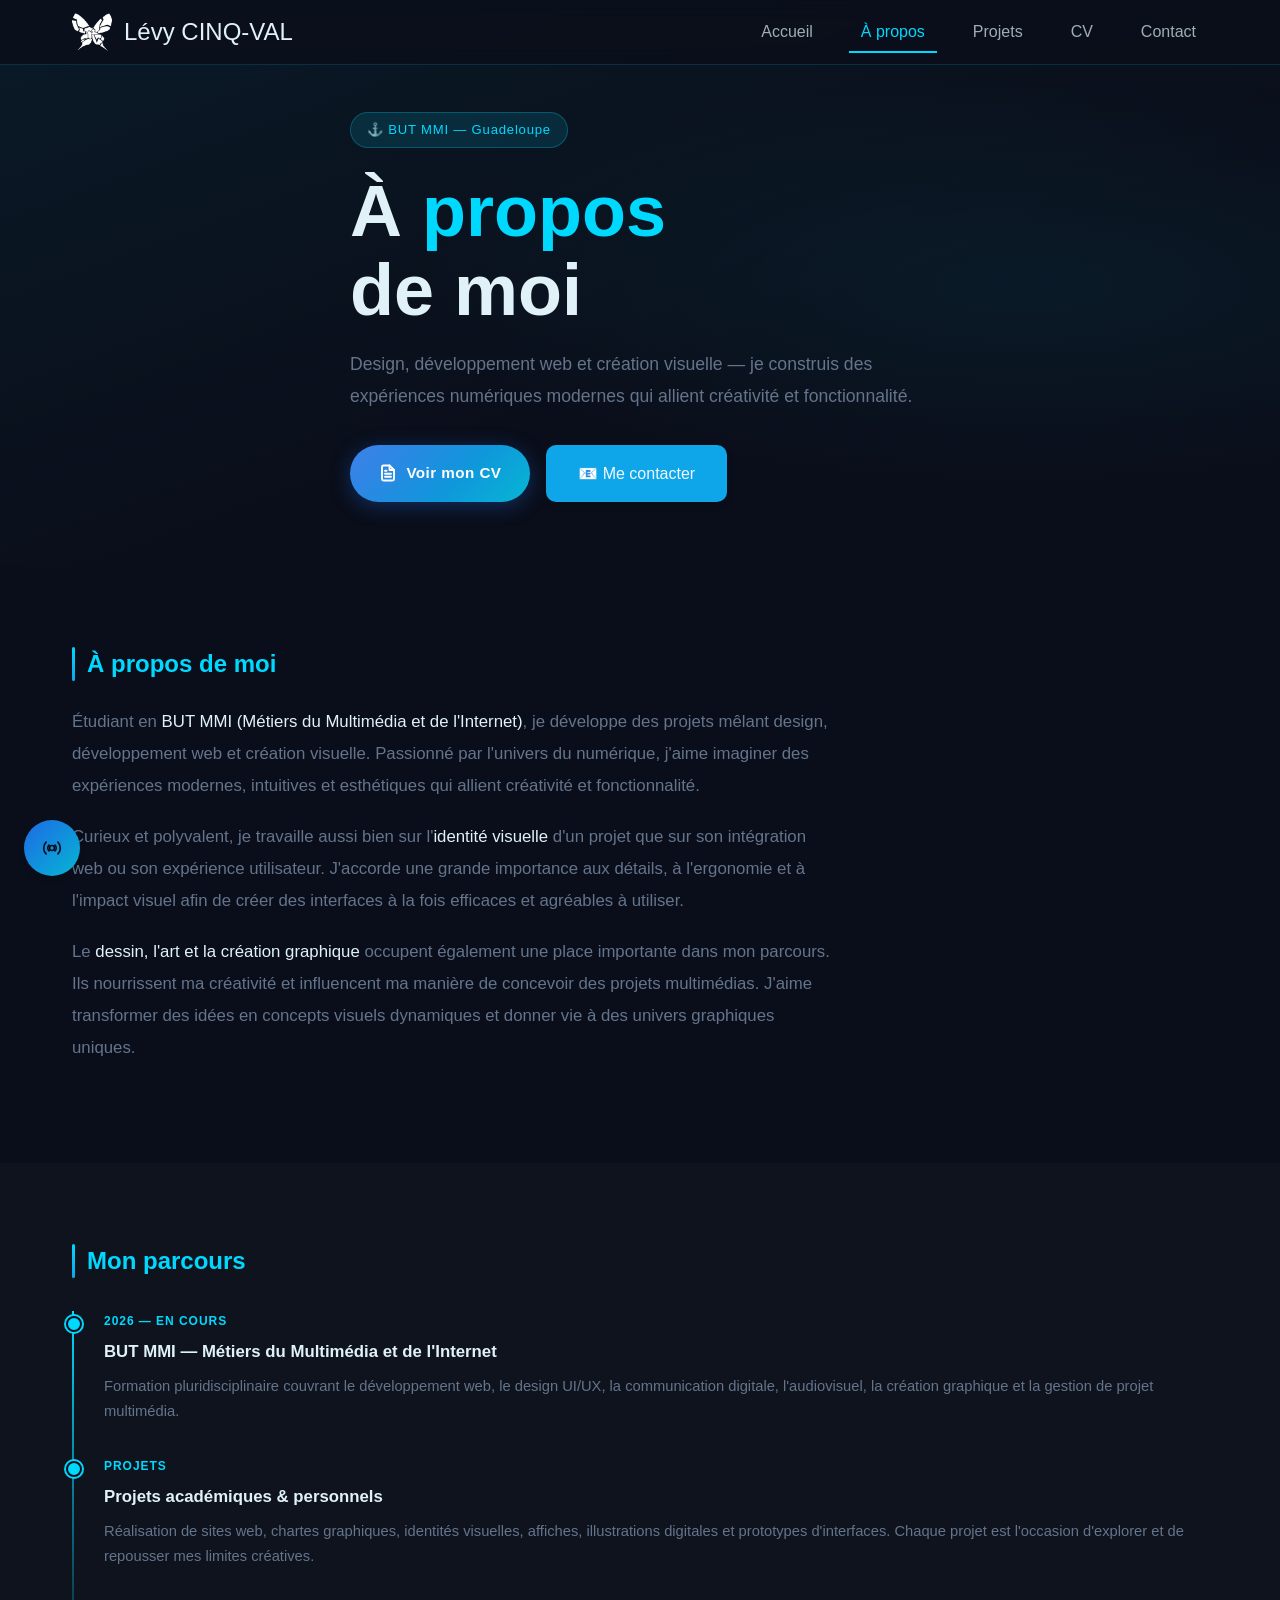
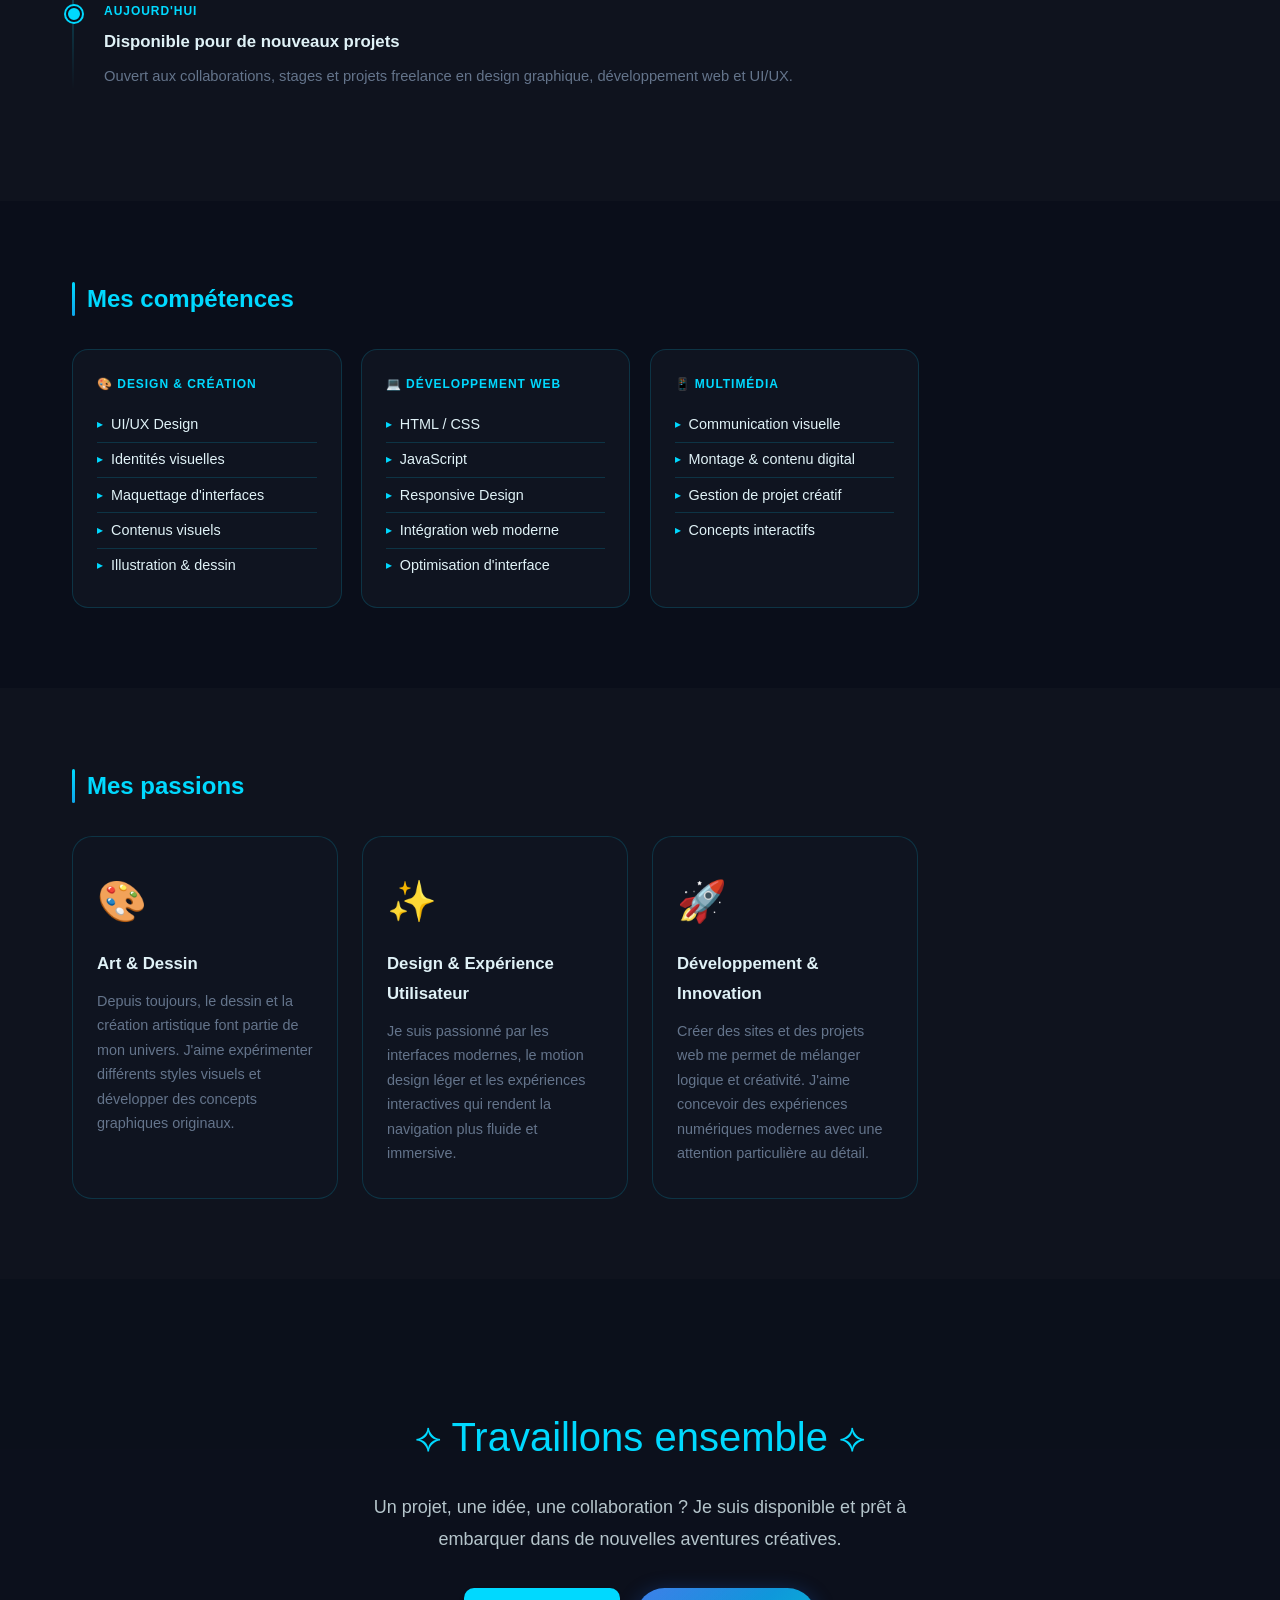
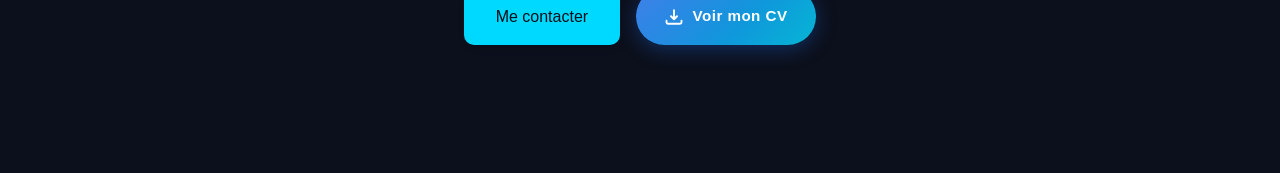
==== commit c19bcfe6: "Update about.html" ====
--- a/about.html
+++ b/about.html
@@ -91,7 +91,7 @@
       <h2 class="about-section-title reveal">Mon parcours</h2>
       <div class="timeline reveal">
         <div class="timeline-item">
-          <p class="timeline-year">2023 — En cours</p>
+          <p class="timeline-year">2026 — En cours</p>
           <p class="timeline-title">BUT MMI — Métiers du Multimédia et de l'Internet</p>
           <p class="timeline-desc">
             Formation pluridisciplinaire couvrant le développement web, le design UI/UX, la communication digitale,
